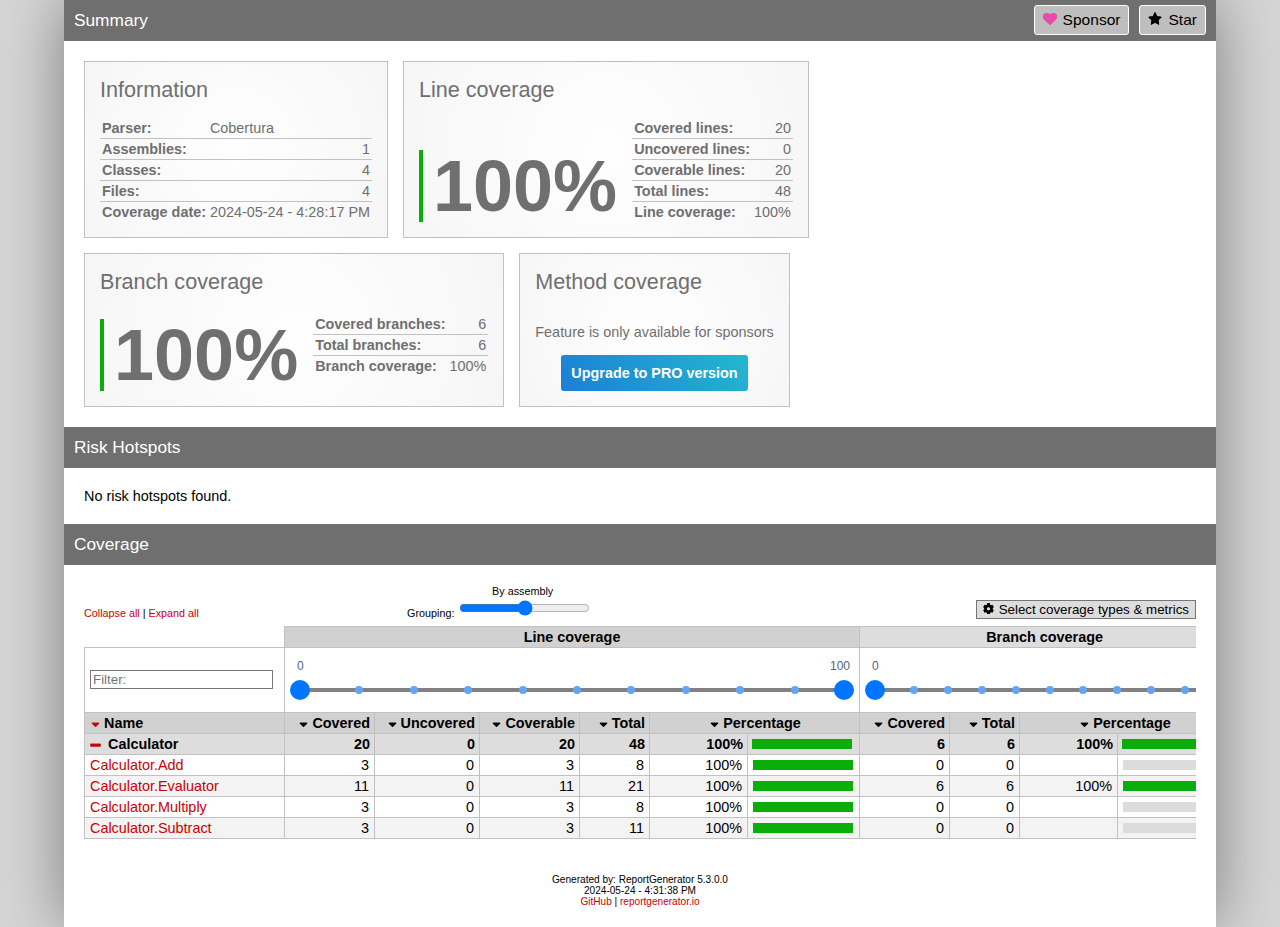
==== reports/index.html @ 85cdfba3 "Unit test exercise" ====
<!DOCTYPE html>
<html>
<head>
<meta charset="utf-8" />
<meta name="viewport" content="width=device-width, initial-scale=1.0" />
<meta http-equiv="X-UA-Compatible" content="IE=EDGE,chrome=1" />
<link href="[data-uri]" rel="icon" type="image/x-icon" />
<title>Summary - Coverage Report</title>
<link rel="stylesheet" type="text/css" href="report.css" />
</head><body><div class="container"><div class="containerleft">
<h1>Summary<a class="button" href="https://github.com/danielpalme/ReportGenerator" title="Star on GitHub"><i class="icon-star"></i>Star</a><a class="button" href="https://github.com/sponsors/danielpalme" title="Become a sponsor"><i class="icon-sponsor"></i>Sponsor</a></h1>
<div class="card-group">
<div class="card">
<div class="card-header">Information</div>
<div class="card-body">
<div class="table">
<table>
<tr>
<th>Parser:</th>
<td class="limit-width " title="Cobertura">Cobertura</td>
</tr>
<tr>
<th>Assemblies:</th>
<td class="limit-width right" title="1">1</td>
</tr>
<tr>
<th>Classes:</th>
<td class="limit-width right" title="4">4</td>
</tr>
<tr>
<th>Files:</th>
<td class="limit-width right" title="4">4</td>
</tr>
<tr>
<th>Coverage date:</th>
<td class="limit-width " title="2024-05-24 - 4:28:17 PM">2024-05-24 - 4:28:17 PM</td>
</tr>
</table>
</div>
</div>
</div>
<div class="card">
<div class="card-header">Line coverage</div>
<div class="card-body">
<div class="large cardpercentagebar cardpercentagebar0">100%</div>
<div class="table">
<table>
<tr>
<th>Covered lines:</th>
<td class="limit-width right" title="20">20</td>
</tr>
<tr>
<th>Uncovered lines:</th>
<td class="limit-width right" title="0">0</td>
</tr>
<tr>
<th>Coverable lines:</th>
<td class="limit-width right" title="20">20</td>
</tr>
<tr>
<th>Total lines:</th>
<td class="limit-width right" title="48">48</td>
</tr>
<tr>
<th>Line coverage:</th>
<td class="limit-width right" title="20 of 20">100%</td>
</tr>
</table>
</div>
</div>
</div>
<div class="card">
<div class="card-header">Branch coverage</div>
<div class="card-body">
<div class="large cardpercentagebar cardpercentagebar0">100%</div>
<div class="table">
<table>
<tr>
<th>Covered branches:</th>
<td class="limit-width right" title="6">6</td>
</tr>
<tr>
<th>Total branches:</th>
<td class="limit-width right" title="6">6</td>
</tr>
<tr>
<th>Branch coverage:</th>
<td class="limit-width right" title="6 of 6">100%</td>
</tr>
</table>
</div>
</div>
</div>
<div class="card">
<div class="card-header">Method coverage</div>
<div class="card-body">
<div class="center">
<p>Feature is only available for sponsors</p>
<a class="pro-button" href="https://reportgenerator.io/pro" target="_blank">Upgrade to PRO version</a>
</div>
</div>
</div>
</div>
<h1>Risk Hotspots</h1>
<risk-hotspots>
</risk-hotspots>
<p>No risk hotspots found.</p>
<h1>Coverage</h1>
<coverage-info>
<div class="table-responsive">
<table class="overview table-fixed stripped">
<colgroup>
<col class="column-min-200" />
<col class="column90" />
<col class="column105" />
<col class="column100" />
<col class="column70" />
<col class="column60" />
<col class="column112" />
<col class="column90" />
<col class="column70" />
<col class="column60" />
<col class="column112" />
</colgroup>
<thead>
<tr class="header"><th></th><th colspan="6" class="center">Line coverage</th><th colspan="4" class="center">Branch coverage</th></tr>
<tr><th>Name</th><th class="right">Covered</th><th class="right">Uncovered</th><th class="right">Coverable</th><th class="right">Total</th><th class="center" colspan="2">Percentage</th><th class="right">Covered</th><th class="right">Total</th><th class="center" colspan="2">Percentage</th></tr></thead>
<tbody>
<tr><th>Calculator</th><th class="right">20</th><th class="right">0</th><th class="right">20</th><th class="right">48</th><th title="20/20" class="right">100%</th><th><table class="coverage"><tr><td class="green covered100">&nbsp;</td></tr></table></th><th class="right">6</th><th class="right">6</th><th class="right" title="6/6">100%</th><th><table class="coverage"><tr><td class="green covered100">&nbsp;</td></tr></table></th></tr>
<tr><td><a href="Calculator_Add.html">Calculator.Add</a></td><td class="right">3</td><td class="right">0</td><td class="right">3</td><td class="right">8</td><td title="3/3" class="right">100%</td><td><table class="coverage"><tr><td class="green covered100">&nbsp;</td></tr></table></td><td class="right">0</td><td class="right">0</td><td class="right" title="-"></td><td><table class="coverage"><tr><td class="gray covered100">&nbsp;</td></tr></table></td></tr>
<tr><td><a href="Calculator_Evaluator.html">Calculator.Evaluator</a></td><td class="right">11</td><td class="right">0</td><td class="right">11</td><td class="right">21</td><td title="11/11" class="right">100%</td><td><table class="coverage"><tr><td class="green covered100">&nbsp;</td></tr></table></td><td class="right">6</td><td class="right">6</td><td class="right" title="6/6">100%</td><td><table class="coverage"><tr><td class="green covered100">&nbsp;</td></tr></table></td></tr>
<tr><td><a href="Calculator_Multiply.html">Calculator.Multiply</a></td><td class="right">3</td><td class="right">0</td><td class="right">3</td><td class="right">8</td><td title="3/3" class="right">100%</td><td><table class="coverage"><tr><td class="green covered100">&nbsp;</td></tr></table></td><td class="right">0</td><td class="right">0</td><td class="right" title="-"></td><td><table class="coverage"><tr><td class="gray covered100">&nbsp;</td></tr></table></td></tr>
<tr><td><a href="Calculator_Subtract.html">Calculator.Subtract</a></td><td class="right">3</td><td class="right">0</td><td class="right">3</td><td class="right">11</td><td title="3/3" class="right">100%</td><td><table class="coverage"><tr><td class="green covered100">&nbsp;</td></tr></table></td><td class="right">0</td><td class="right">0</td><td class="right" title="-"></td><td><table class="coverage"><tr><td class="gray covered100">&nbsp;</td></tr></table></td></tr>
</tbody>
</table>
</div>
</coverage-info>
<div class="footer">Generated by: ReportGenerator 5.3.0.0<br />2024-05-24 - 4:31:38 PM<br /><a href="https://github.com/danielpalme/ReportGenerator">GitHub</a> | <a href="https://reportgenerator.io">reportgenerator.io</a></div></div></div>
<script type="text/javascript">
/* <![CDATA[ */
(function() {
    var url = window.location.href;
    var startOfQueryString = url.indexOf('?');
    var queryString = startOfQueryString > -1 ? url.substr(startOfQueryString) : '';

    if (startOfQueryString > -1) {
        var i = 0, href= null;
        var css = document.getElementsByTagName('link');

        for (i = 0; i < css.length; i++) {
            if (css[i].getAttribute('rel') !== 'stylesheet') {
            continue;
            }

            href = css[i].getAttribute('href');

            if (href) {
            css[i].setAttribute('href', href + queryString);
            }
        }

        var links = document.getElementsByTagName('a');

        for (i = 0; i < links.length; i++) {
            href = links[i].getAttribute('href');

            if (href
                && !href.startsWith('http://')
                && !href.startsWith('https://')
                && !href.startsWith('#')
                && href.indexOf('?') === -1) {
            links[i].setAttribute('href', href + queryString);
            }
        }
    }

    var newScript = document.createElement('script');
    newScript.src = 'main.js' + queryString;
    document.getElementsByTagName('body')[0].appendChild(newScript);
})();
/* ]]> */ 
</script>
</body></html>
---- reports/report.css ----
:root {
    --green: #0aad0a;
    --lightgreen: #dcf4dc;
}

html { font-family: sans-serif; margin: 0; padding: 0; font-size: 0.9em; background-color: #d6d6d6; height: 100%; }
body { margin: 0; padding: 0; height: 100%; color: #000; }
h1 { font-family: 'Century Gothic', sans-serif; font-size: 1.2em; font-weight: normal; color: #fff; background-color: #6f6f6f; padding: 10px; margin: 20px -20px 20px -20px;  }
h1:first-of-type { margin-top: 0; }
h2 { font-size: 1.0em; font-weight: bold; margin: 10px 0 15px 0; padding: 0; }
h3 { font-size: 1.0em; font-weight: bold; margin: 0 0 10px 0; padding: 0; display: inline-block; }
input, select, button { border: 1px solid #767676; border-radius: 0; }
button { background-color: #ddd; cursor: pointer; }
a { color: #c00; text-decoration: none; }
a:hover { color: #000; text-decoration: none; }
h1 a.back { color: #fff; background-color: #949494; display: inline-block; margin: -12px 5px -10px -10px; padding: 10px; border-right: 1px solid #fff; }
h1 a.back:hover { background-color: #ccc; }
h1 a.button { color: #000; background-color: #bebebe; margin: -5px 0 0 10px; padding: 5px 8px 5px 8px; border: 1px solid #fff; font-size: 0.9em; border-radius: 3px; float:right; }
h1 a.button:hover { background-color: #ccc; }
h1 a.button i { position: relative; top: 1px; }

.container { margin: auto; max-width: 1650px; width: 90%; background-color: #fff; display: flex; box-shadow: 0 0 60px #7d7d7d; min-height: 100%; }
.containerleft { padding: 0 20px 20px 20px; flex: 1; min-width: 1%; }
.containerright { width: 340px; min-width: 340px; background-color: #e5e5e5; height: 100%; }
.containerrightfixed { position: fixed; padding: 0 20px 20px 20px; border-left: 1px solid #6f6f6f; width: 300px; overflow-y: auto; height: 100%; top: 0; bottom: 0; }
.containerrightfixed h1 { background-color: #c00; }
.containerrightfixed label, .containerright a { white-space: nowrap; overflow: hidden; display: inline-block; width: 100%; max-width: 300px; text-overflow: ellipsis; }
.containerright a { margin-bottom: 3px; }

@media screen and (max-width:1200px){ 
    .container { box-shadow: none; width: 100%; }
    .containerright { display: none; }
}

.popup-container { position: fixed; left: 0; right: 0; top: 0; bottom: 0; background-color: rgb(0, 0, 0, 0.6); z-index: 100; }
.popup { position: absolute; top: 50%; right: 50%; transform: translate(50%,-50%); background-color: #fff; padding: 25px; border-radius: 15px; min-width: 300px; }
.popup .close { text-align: right; color: #979797; font-size: 25px;position: relative; left: 10px; bottom: 10px; cursor: pointer; }

.footer { font-size: 0.7em; text-align: center; margin-top: 35px; }

.card-group { display: flex; flex-wrap: wrap; margin-top: -15px; margin-left: -15px; }
.card-group + .card-group { margin-top: 0; }
.card-group .card { margin-top: 15px; margin-left: 15px; display: flex; flex-direction: column; background-color: #e4e4e4; background: radial-gradient(circle, #fefefe 0%, #f6f6f6 100%); border: 1px solid #c1c1c1; padding: 15px; color: #6f6f6f; max-width: 100% }
.card-group .card .card-header { font-size: 1.5rem; font-family: 'Century Gothic', sans-serif; margin-bottom: 15px; flex-grow: 1; }
.card-group .card .card-body { display: flex; flex-direction: row; gap: 15px; flex-grow: 1; }
.card-group .card .card-body div.table { display: flex; flex-direction: column; }
.card-group .card .large { font-size: 5rem; line-height: 5rem; font-weight: bold; align-self: flex-end; border-left-width: 4px; padding-left: 10px; }
.card-group .card table { align-self: flex-end; border-collapse: collapse; }
.card-group .card table tr { border-bottom: 1px solid #c1c1c1; }
.card-group .card table tr:hover { background-color: #c1c1c1; }
.card-group .card table tr:last-child { border-bottom: none; }
.card-group .card table th, .card-group .card table td { padding: 2px; }
.card-group td.limit-width { max-width: 200px; text-overflow: ellipsis; overflow: hidden; }
.card-group td.overflow-wrap { overflow-wrap: anywhere; }

.pro-button { color: #fff; background-color: #20A0D2; background-image: linear-gradient(50deg, #1c7ed6 0%, #23b8cf 100%); padding: 10px; border-radius: 3px; font-weight: bold; display: inline-block; }
.pro-button:hover { color: #fff; background-color: #1C8EB7; background-image: linear-gradient(50deg, #1A6FBA 0%, #1EA1B5 100%); }
.pro-button-tiny { border-radius: 10px; padding: 3px 8px; }

th { text-align: left; }
.table-fixed { table-layout: fixed; }
.table-responsive { overflow-x: auto; }
.table-responsive::-webkit-scrollbar { height: 20px; }
.table-responsive::-webkit-scrollbar-thumb { background-color: #6f6f6f; border-radius: 20px; border: 5px solid #fff; }
.overview { border: 1px solid #c1c1c1; border-collapse: collapse; width: 100%; word-wrap: break-word; }
.overview th { border: 1px solid #c1c1c1; border-collapse: collapse; padding: 2px 4px 2px 4px; background-color: #ddd; }
.overview tr.namespace th { background-color: #dcdcdc; }
.overview thead th { background-color: #d1d1d1; }
.overview th a { color: #000; }
.overview tr.namespace a { margin-left: 15px; display: block; }
.overview td { border: 1px solid #c1c1c1; border-collapse: collapse; padding: 2px 5px 2px 5px; }
.overview tr.filterbar td { height: 60px; }
.overview tr.header th { background-color: #d1d1d1; }
.overview tr.header th:nth-child(2n+1) { background-color: #ddd; }
.overview tr.header th:first-child { border-left: 1px solid #fff; border-top: 1px solid #fff; background-color: #fff; }
.overview tbody tr:hover>td { background-color: #b0b0b0; }

div.currenthistory { margin: -2px -5px 0 -5px; padding: 2px 5px 2px 5px; height: 16px; }
.coverage { border-collapse: collapse; font-size: 5px; height: 10px; }
.coverage td { padding: 0; border: none; }
.stripped tr:nth-child(2n+1) { background-color: #F3F3F3; }

.customizebox { font-size: 0.75em; margin-bottom: 7px; display: grid; grid-template-columns: 1fr; grid-template-rows: auto auto auto auto; grid-column-gap: 10px; grid-row-gap: 10px; }
.customizebox>div { align-self: end; }
.customizebox div.col-right input { width: 150px; }

@media screen and (min-width: 1000px) {
  .customizebox { grid-template-columns: repeat(4, 1fr); grid-template-rows: 1fr; }
  .customizebox div.col-center { justify-self: center; }
  .customizebox div.col-right { justify-self: end; }
}
.slider-label { position: relative; left: 85px; }

.percentagebar {
    padding-left: 3px;
}
a.percentagebar {
    padding-left: 6px;
}
.percentagebarundefined {
    border-left: 2px solid #fff;
}
.percentagebar0 {
    border-left: 2px solid #c10909;
}
.percentagebar10 {
    border-left: 2px solid;
    border-image: linear-gradient(to bottom, #c10909 90%, var(--green) 90%, var(--green) 100%) 1;
}
.percentagebar20 {
    border-left: 2px solid;
    border-image: linear-gradient(to bottom, #c10909 80%, var(--green) 80%, var(--green) 100%) 1;
}
.percentagebar30 {
    border-left: 2px solid;
    border-image: linear-gradient(to bottom, #c10909 70%, var(--green) 70%, var(--green) 100%) 1;
}
.percentagebar40 {
    border-left: 2px solid;
    border-image: linear-gradient(to bottom, #c10909 60%, var(--green) 60%, var(--green) 100%) 1;
}
.percentagebar50 {
    border-left: 2px solid;
    border-image: linear-gradient(to bottom, #c10909 50%, var(--green) 50%, var(--green) 100%) 1;
}
.percentagebar60 {
    border-left: 2px solid;
    border-image: linear-gradient(to bottom, #c10909 40%, var(--green) 40%, var(--green) 100%) 1;
}
.percentagebar70 {
    border-left: 2px solid;
    border-image: linear-gradient(to bottom, #c10909 30%, var(--green) 30%, var(--green) 100%) 1;
}
.percentagebar80 {
    border-left: 2px solid;
    border-image: linear-gradient(to bottom, #c10909 20%, var(--green) 20%, var(--green) 100%) 1;
}
.percentagebar90 {
    border-left: 2px solid;
    border-image: linear-gradient(to bottom, #c10909 10%, var(--green) 10%, var(--green) 100%) 1;
}
.percentagebar100 {
    border-left: 2px solid var(--green);
}

.mt-1 { margin-top: 4px; }
.hidden, .ng-hide { display: none; }
.right { text-align: right; }
.center { text-align: center; }
.rightmargin  { padding-right: 8px; }
.leftmargin { padding-left: 5px; }
.green { background-color: var(--green); }
.lightgreen { background-color: var(--lightgreen); }
.red { background-color: #c10909; }
.lightred { background-color: #f7dede; }
.orange { background-color: #FFA500; }
.lightorange { background-color: #FFEFD5; }
.gray { background-color: #dcdcdc; }
.lightgray { color: #888888; }
.lightgraybg { background-color: #dadada; }

code { font-family: Consolas, monospace; font-size: 0.9em; }

.toggleZoom { text-align:right; }

.historychart svg { max-width: 100%; }
.ct-chart { position: relative; }
.ct-chart .ct-line { stroke-width: 2px !important; }
.ct-chart .ct-point { stroke-width: 6px !important; transition: stroke-width .2s; }
.ct-chart .ct-point:hover { stroke-width: 10px !important; }
.ct-chart .ct-series.ct-series-a .ct-line, .ct-chart .ct-series.ct-series-a .ct-point { stroke: #c00 !important;}
.ct-chart .ct-series.ct-series-b .ct-line, .ct-chart .ct-series.ct-series-b .ct-point { stroke: #1c2298 !important;}
.ct-chart .ct-series.ct-series-c .ct-line, .ct-chart .ct-series.ct-series-c .ct-point { stroke: #0aad0a !important;}

.tinylinecoveragechart, .tinybranchcoveragechart, .tinymethodcoveragechart { background-color: #fff; margin-left: -3px; float: left; border: 1px solid #c1c1c1; width: 30px; height: 18px; }
.historiccoverageoffset { margin-top: 7px; }

.tinylinecoveragechart .ct-line, .tinybranchcoveragechart .ct-line, .tinymethodcoveragechart .ct-line { stroke-width: 1px !important; }
.tinybranchcoveragechart .ct-series.ct-series-a .ct-line { stroke: #1c2298 !important; }
.tinymethodcoveragechart .ct-series.ct-series-a .ct-line { stroke: #0aad0a !important; }

.linecoverage { background-color: #c00; width: 10px; height: 8px; border: 1px solid #000; display: inline-block; }
.branchcoverage { background-color: #1c2298; width: 10px; height: 8px; border: 1px solid #000; display: inline-block; }
.codeelementcoverage { background-color: #0aad0a; width: 10px; height: 8px; border: 1px solid #000; display: inline-block; }

.tooltip { position: absolute; display: none; padding: 5px; background: #F4C63D; color: #453D3F; pointer-events: none; z-index: 1; min-width: 250px; }

.column-min-200 { min-width: 200px; }
.column60 { width: 60px; }
.column70 { width: 70px; }
.column90 { width: 90px; }
.column98 { width: 98px; }
.column100 { width: 100px; }
.column105 { width: 105px; }
.column112 { width: 112px; }

.cardpercentagebar { border-left-style: solid; }
.cardpercentagebar0 { border-image: linear-gradient(to bottom, #c10909 0%, #c10909 0%, var(--green) 0%) 1; }
.cardpercentagebar1 { border-image: linear-gradient(to bottom, #c10909 1%, #c10909 1%, var(--green) 1%) 1; }
.cardpercentagebar2 { border-image: linear-gradient(to bottom, #c10909 2%, #c10909 2%, var(--green) 2%) 1; }
.cardpercentagebar3 { border-image: linear-gradient(to bottom, #c10909 3%, #c10909 3%, var(--green) 3%) 1; }
.cardpercentagebar4 { border-image: linear-gradient(to bottom, #c10909 4%, #c10909 4%, var(--green) 4%) 1; }
.cardpercentagebar5 { border-image: linear-gradient(to bottom, #c10909 5%, #c10909 5%, var(--green) 5%) 1; }
.cardpercentagebar6 { border-image: linear-gradient(to bottom, #c10909 6%, #c10909 6%, var(--green) 6%) 1; }
.cardpercentagebar7 { border-image: linear-gradient(to bottom, #c10909 7%, #c10909 7%, var(--green) 7%) 1; }
.cardpercentagebar8 { border-image: linear-gradient(to bottom, #c10909 8%, #c10909 8%, var(--green) 8%) 1; }
.cardpercentagebar9 { border-image: linear-gradient(to bottom, #c10909 9%, #c10909 9%, var(--green) 9%) 1; }
.cardpercentagebar10 { border-image: linear-gradient(to bottom, #c10909 0%, #c10909 10%, var(--green) 10%) 1; }
.cardpercentagebar11 { border-image: linear-gradient(to bottom, #c10909 0%, #c10909 11%, var(--green) 11%) 1; }
.cardpercentagebar12 { border-image: linear-gradient(to bottom, #c10909 0%, #c10909 12%, var(--green) 12%) 1; }
.cardpercentagebar13 { border-image: linear-gradient(to bottom, #c10909 0%, #c10909 13%, var(--green) 13%) 1; }
.cardpercentagebar14 { border-image: linear-gradient(to bottom, #c10909 0%, #c10909 14%, var(--green) 14%) 1; }
.cardpercentagebar15 { border-image: linear-gradient(to bottom, #c10909 0%, #c10909 15%, var(--green) 15%) 1; }
.cardpercentagebar16 { border-image: linear-gradient(to bottom, #c10909 0%, #c10909 16%, var(--green) 16%) 1; }
.cardpercentagebar17 { border-image: linear-gradient(to bottom, #c10909 0%, #c10909 17%, var(--green) 17%) 1; }
.cardpercentagebar18 { border-image: linear-gradient(to bottom, #c10909 0%, #c10909 18%, var(--green) 18%) 1; }
.cardpercentagebar19 { border-image: linear-gradient(to bottom, #c10909 0%, #c10909 19%, var(--green) 19%) 1; }
.cardpercentagebar20 { border-image: linear-gradient(to bottom, #c10909 0%, #c10909 20%, var(--green) 20%) 1; }
.cardpercentagebar21 { border-image: linear-gradient(to bottom, #c10909 0%, #c10909 21%, var(--green) 21%) 1; }
.cardpercentagebar22 { border-image: linear-gradient(to bottom, #c10909 0%, #c10909 22%, var(--green) 22%) 1; }
.cardpercentagebar23 { border-image: linear-gradient(to bottom, #c10909 0%, #c10909 23%, var(--green) 23%) 1; }
.cardpercentagebar24 { border-image: linear-gradient(to bottom, #c10909 0%, #c10909 24%, var(--green) 24%) 1; }
.cardpercentagebar25 { border-image: linear-gradient(to bottom, #c10909 0%, #c10909 25%, var(--green) 25%) 1; }
.cardpercentagebar26 { border-image: linear-gradient(to bottom, #c10909 0%, #c10909 26%, var(--green) 26%) 1; }
.cardpercentagebar27 { border-image: linear-gradient(to bottom, #c10909 0%, #c10909 27%, var(--green) 27%) 1; }
.cardpercentagebar28 { border-image: linear-gradient(to bottom, #c10909 0%, #c10909 28%, var(--green) 28%) 1; }
.cardpercentagebar29 { border-image: linear-gradient(to bottom, #c10909 0%, #c10909 29%, var(--green) 29%) 1; }
.cardpercentagebar30 { border-image: linear-gradient(to bottom, #c10909 0%, #c10909 30%, var(--green) 30%) 1; }
.cardpercentagebar31 { border-image: linear-gradient(to bottom, #c10909 0%, #c10909 31%, var(--green) 31%) 1; }
.cardpercentagebar32 { border-image: linear-gradient(to bottom, #c10909 0%, #c10909 32%, var(--green) 32%) 1; }
.cardpercentagebar33 { border-image: linear-gradient(to bottom, #c10909 0%, #c10909 33%, var(--green) 33%) 1; }
.cardpercentagebar34 { border-image: linear-gradient(to bottom, #c10909 0%, #c10909 34%, var(--green) 34%) 1; }
.cardpercentagebar35 { border-image: linear-gradient(to bottom, #c10909 0%, #c10909 35%, var(--green) 35%) 1; }
.cardpercentagebar36 { border-image: linear-gradient(to bottom, #c10909 0%, #c10909 36%, var(--green) 36%) 1; }
.cardpercentagebar37 { border-image: linear-gradient(to bottom, #c10909 0%, #c10909 37%, var(--green) 37%) 1; }
.cardpercentagebar38 { border-image: linear-gradient(to bottom, #c10909 0%, #c10909 38%, var(--green) 38%) 1; }
.cardpercentagebar39 { border-image: linear-gradient(to bottom, #c10909 0%, #c10909 39%, var(--green) 39%) 1; }
.cardpercentagebar40 { border-image: linear-gradient(to bottom, #c10909 0%, #c10909 40%, var(--green) 40%) 1; }
.cardpercentagebar41 { border-image: linear-gradient(to bottom, #c10909 0%, #c10909 41%, var(--green) 41%) 1; }
.cardpercentagebar42 { border-image: linear-gradient(to bottom, #c10909 0%, #c10909 42%, var(--green) 42%) 1; }
.cardpercentagebar43 { border-image: linear-gradient(to bottom, #c10909 0%, #c10909 43%, var(--green) 43%) 1; }
.cardpercentagebar44 { border-image: linear-gradient(to bottom, #c10909 0%, #c10909 44%, var(--green) 44%) 1; }
.cardpercentagebar45 { border-image: linear-gradient(to bottom, #c10909 0%, #c10909 45%, var(--green) 45%) 1; }
.cardpercentagebar46 { border-image: linear-gradient(to bottom, #c10909 0%, #c10909 46%, var(--green) 46%) 1; }
.cardpercentagebar47 { border-image: linear-gradient(to bottom, #c10909 0%, #c10909 47%, var(--green) 47%) 1; }
.cardpercentagebar48 { border-image: linear-gradient(to bottom, #c10909 0%, #c10909 48%, var(--green) 48%) 1; }
.cardpercentagebar49 { border-image: linear-gradient(to bottom, #c10909 0%, #c10909 49%, var(--green) 49%) 1; }
.cardpercentagebar50 { border-image: linear-gradient(to bottom, #c10909 0%, #c10909 50%, var(--green) 50%) 1; }
.cardpercentagebar51 { border-image: linear-gradient(to bottom, #c10909 0%, #c10909 51%, var(--green) 51%) 1; }
.cardpercentagebar52 { border-image: linear-gradient(to bottom, #c10909 0%, #c10909 52%, var(--green) 52%) 1; }
.cardpercentagebar53 { border-image: linear-gradient(to bottom, #c10909 0%, #c10909 53%, var(--green) 53%) 1; }
.cardpercentagebar54 { border-image: linear-gradient(to bottom, #c10909 0%, #c10909 54%, var(--green) 54%) 1; }
.cardpercentagebar55 { border-image: linear-gradient(to bottom, #c10909 0%, #c10909 55%, var(--green) 55%) 1; }
.cardpercentagebar56 { border-image: linear-gradient(to bottom, #c10909 0%, #c10909 56%, var(--green) 56%) 1; }
.cardpercentagebar57 { border-image: linear-gradient(to bottom, #c10909 0%, #c10909 57%, var(--green) 57%) 1; }
.cardpercentagebar58 { border-image: linear-gradient(to bottom, #c10909 0%, #c10909 58%, var(--green) 58%) 1; }
.cardpercentagebar59 { border-image: linear-gradient(to bottom, #c10909 0%, #c10909 59%, var(--green) 59%) 1; }
.cardpercentagebar60 { border-image: linear-gradient(to bottom, #c10909 0%, #c10909 60%, var(--green) 60%) 1; }
.cardpercentagebar61 { border-image: linear-gradient(to bottom, #c10909 0%, #c10909 61%, var(--green) 61%) 1; }
.cardpercentagebar62 { border-image: linear-gradient(to bottom, #c10909 0%, #c10909 62%, var(--green) 62%) 1; }
.cardpercentagebar63 { border-image: linear-gradient(to bottom, #c10909 0%, #c10909 63%, var(--green) 63%) 1; }
.cardpercentagebar64 { border-image: linear-gradient(to bottom, #c10909 0%, #c10909 64%, var(--green) 64%) 1; }
.cardpercentagebar65 { border-image: linear-gradient(to bottom, #c10909 0%, #c10909 65%, var(--green) 65%) 1; }
.cardpercentagebar66 { border-image: linear-gradient(to bottom, #c10909 0%, #c10909 66%, var(--green) 66%) 1; }
.cardpercentagebar67 { border-image: linear-gradient(to bottom, #c10909 0%, #c10909 67%, var(--green) 67%) 1; }
.cardpercentagebar68 { border-image: linear-gradient(to bottom, #c10909 0%, #c10909 68%, var(--green) 68%) 1; }
.cardpercentagebar69 { border-image: linear-gradient(to bottom, #c10909 0%, #c10909 69%, var(--green) 69%) 1; }
.cardpercentagebar70 { border-image: linear-gradient(to bottom, #c10909 0%, #c10909 70%, var(--green) 70%) 1; }
.cardpercentagebar71 { border-image: linear-gradient(to bottom, #c10909 0%, #c10909 71%, var(--green) 71%) 1; }
.cardpercentagebar72 { border-image: linear-gradient(to bottom, #c10909 0%, #c10909 72%, var(--green) 72%) 1; }
.cardpercentagebar73 { border-image: linear-gradient(to bottom, #c10909 0%, #c10909 73%, var(--green) 73%) 1; }
.cardpercentagebar74 { border-image: linear-gradient(to bottom, #c10909 0%, #c10909 74%, var(--green) 74%) 1; }
.cardpercentagebar75 { border-image: linear-gradient(to bottom, #c10909 0%, #c10909 75%, var(--green) 75%) 1; }
.cardpercentagebar76 { border-image: linear-gradient(to bottom, #c10909 0%, #c10909 76%, var(--green) 76%) 1; }
.cardpercentagebar77 { border-image: linear-gradient(to bottom, #c10909 0%, #c10909 77%, var(--green) 77%) 1; }
.cardpercentagebar78 { border-image: linear-gradient(to bottom, #c10909 0%, #c10909 78%, var(--green) 78%) 1; }
.cardpercentagebar79 { border-image: linear-gradient(to bottom, #c10909 0%, #c10909 79%, var(--green) 79%) 1; }
.cardpercentagebar80 { border-image: linear-gradient(to bottom, #c10909 0%, #c10909 80%, var(--green) 80%) 1; }
.cardpercentagebar81 { border-image: linear-gradient(to bottom, #c10909 0%, #c10909 81%, var(--green) 81%) 1; }
.cardpercentagebar82 { border-image: linear-gradient(to bottom, #c10909 0%, #c10909 82%, var(--green) 82%) 1; }
.cardpercentagebar83 { border-image: linear-gradient(to bottom, #c10909 0%, #c10909 83%, var(--green) 83%) 1; }
.cardpercentagebar84 { border-image: linear-gradient(to bottom, #c10909 0%, #c10909 84%, var(--green) 84%) 1; }
.cardpercentagebar85 { border-image: linear-gradient(to bottom, #c10909 0%, #c10909 85%, var(--green) 85%) 1; }
.cardpercentagebar86 { border-image: linear-gradient(to bottom, #c10909 0%, #c10909 86%, var(--green) 86%) 1; }
.cardpercentagebar87 { border-image: linear-gradient(to bottom, #c10909 0%, #c10909 87%, var(--green) 87%) 1; }
.cardpercentagebar88 { border-image: linear-gradient(to bottom, #c10909 0%, #c10909 88%, var(--green) 88%) 1; }
.cardpercentagebar89 { border-image: linear-gradient(to bottom, #c10909 0%, #c10909 89%, var(--green) 89%) 1; }
.cardpercentagebar90 { border-image: linear-gradient(to bottom, #c10909 0%, #c10909 90%, var(--green) 90%) 1; }
.cardpercentagebar91 { border-image: linear-gradient(to bottom, #c10909 0%, #c10909 91%, var(--green) 91%) 1; }
.cardpercentagebar92 { border-image: linear-gradient(to bottom, #c10909 0%, #c10909 92%, var(--green) 92%) 1; }
.cardpercentagebar93 { border-image: linear-gradient(to bottom, #c10909 0%, #c10909 93%, var(--green) 93%) 1; }
.cardpercentagebar94 { border-image: linear-gradient(to bottom, #c10909 0%, #c10909 94%, var(--green) 94%) 1; }
.cardpercentagebar95 { border-image: linear-gradient(to bottom, #c10909 0%, #c10909 95%, var(--green) 95%) 1; }
.cardpercentagebar96 { border-image: linear-gradient(to bottom, #c10909 0%, #c10909 96%, var(--green) 96%) 1; }
.cardpercentagebar97 { border-image: linear-gradient(to bottom, #c10909 0%, #c10909 97%, var(--green) 97%) 1; }
.cardpercentagebar98 { border-image: linear-gradient(to bottom, #c10909 0%, #c10909 98%, var(--green) 98%) 1; }
.cardpercentagebar99 { border-image: linear-gradient(to bottom, #c10909 0%, #c10909 99%, var(--green) 99%) 1; }
.cardpercentagebar100 { border-image: linear-gradient(to bottom, #c10909 0%, #c10909 100%, var(--green) 100%) 1; }

.covered0 { width: 0px; }
.covered1 { width: 1px; }
.covered2 { width: 2px; }
.covered3 { width: 3px; }
.covered4 { width: 4px; }
.covered5 { width: 5px; }
.covered6 { width: 6px; }
.covered7 { width: 7px; }
.covered8 { width: 8px; }
.covered9 { width: 9px; }
.covered10 { width: 10px; }
.covered11 { width: 11px; }
.covered12 { width: 12px; }
.covered13 { width: 13px; }
.covered14 { width: 14px; }
.covered15 { width: 15px; }
.covered16 { width: 16px; }
.covered17 { width: 17px; }
.covered18 { width: 18px; }
.covered19 { width: 19px; }
.covered20 { width: 20px; }
.covered21 { width: 21px; }
.covered22 { width: 22px; }
.covered23 { width: 23px; }
.covered24 { width: 24px; }
.covered25 { width: 25px; }
.covered26 { width: 26px; }
.covered27 { width: 27px; }
.covered28 { width: 28px; }
.covered29 { width: 29px; }
.covered30 { width: 30px; }
.covered31 { width: 31px; }
.covered32 { width: 32px; }
.covered33 { width: 33px; }
.covered34 { width: 34px; }
.covered35 { width: 35px; }
.covered36 { width: 36px; }
.covered37 { width: 37px; }
.covered38 { width: 38px; }
.covered39 { width: 39px; }
.covered40 { width: 40px; }
.covered41 { width: 41px; }
.covered42 { width: 42px; }
.covered43 { width: 43px; }
.covered44 { width: 44px; }
.covered45 { width: 45px; }
.covered46 { width: 46px; }
.covered47 { width: 47px; }
.covered48 { width: 48px; }
.covered49 { width: 49px; }
.covered50 { width: 50px; }
.covered51 { width: 51px; }
.covered52 { width: 52px; }
.covered53 { width: 53px; }
.covered54 { width: 54px; }
.covered55 { width: 55px; }
.covered56 { width: 56px; }
.covered57 { width: 57px; }
.covered58 { width: 58px; }
.covered59 { width: 59px; }
.covered60 { width: 60px; }
.covered61 { width: 61px; }
.covered62 { width: 62px; }
.covered63 { width: 63px; }
.covered64 { width: 64px; }
.covered65 { width: 65px; }
.covered66 { width: 66px; }
.covered67 { width: 67px; }
.covered68 { width: 68px; }
.covered69 { width: 69px; }
.covered70 { width: 70px; }
.covered71 { width: 71px; }
.covered72 { width: 72px; }
.covered73 { width: 73px; }
.covered74 { width: 74px; }
.covered75 { width: 75px; }
.covered76 { width: 76px; }
.covered77 { width: 77px; }
.covered78 { width: 78px; }
.covered79 { width: 79px; }
.covered80 { width: 80px; }
.covered81 { width: 81px; }
.covered82 { width: 82px; }
.covered83 { width: 83px; }
.covered84 { width: 84px; }
.covered85 { width: 85px; }
.covered86 { width: 86px; }
.covered87 { width: 87px; }
.covered88 { width: 88px; }
.covered89 { width: 89px; }
.covered90 { width: 90px; }
.covered91 { width: 91px; }
.covered92 { width: 92px; }
.covered93 { width: 93px; }
.covered94 { width: 94px; }
.covered95 { width: 95px; }
.covered96 { width: 96px; }
.covered97 { width: 97px; }
.covered98 { width: 98px; }
.covered99 { width: 99px; }
.covered100 { width: 100px; }

 @media print {
    html, body { background-color: #fff; }
    .container { max-width: 100%; width: 100%; padding: 0; }
    .overview colgroup col:first-child { width: 300px; }
}

.icon-up-dir_active {
    background-image: url(icon_up-dir.svg), url([data-uri]);
    background-repeat: no-repeat;
    background-size: contain;
    padding-left: 15px;
    height: 0.9em;
    display: inline-block;
    position: relative;
    top: 3px;
}
.icon-down-dir_active {
    background-image: url(icon_up-dir_active.svg), url([data-uri]);
    background-repeat: no-repeat;
    background-size: contain;
    padding-left: 15px;
    height: 0.9em;
    display: inline-block;
    position: relative;
    top: 3px;
}
.icon-down-dir {
    background-image: url(icon_down-dir_active.svg), url([data-uri]);
    background-repeat: no-repeat;
    background-size: contain;
    padding-left: 15px;
    height: 0.9em;
    display: inline-block;
    position: relative;
    top: 3px;
}
.icon-info-circled {
    background-image: url(icon_info-circled.svg), url([data-uri]);
    background-repeat: no-repeat;
    background-size: contain;
    padding-left: 15px;
    height: 0.9em;
    display: inline-block;
}
.icon-plus {
    background-image: url(icon_plus.svg), url([data-uri]);
    background-repeat: no-repeat;
    background-size: contain;
    padding-left: 15px;
    height: 0.9em;
    display: inline-block;
    position: relative;
    top: 3px;
}
.icon-minus {
    background-image: url(icon_minus.svg), url([data-uri]);
    background-repeat: no-repeat;
    background-size: contain;
    padding-left: 15px;
    height: 0.9em;
    display: inline-block;
    position: relative;
    top: 3px;
}
.icon-wrench {
    background-image: url(icon_wrench.svg), url([data-uri]);
    background-repeat: no-repeat;
    background-size: contain;
    padding-left: 20px;
    height: 0.9em;
    display: inline-block;
}
.icon-cog {
    background-image: url(icon_cog.svg), url([data-uri]);
    background-repeat: no-repeat;
    background-size: contain;
    padding-left: 16px;
    height: 0.8em;
    display: inline-block;
}
.icon-fork {
    background-image: url(icon_fork.svg), url([data-uri]);
    background-repeat: no-repeat;
    background-size: contain;
    padding-left: 20px;
    height: 0.9em;
    display: inline-block;
}
.icon-cube {
    background-image: url(icon_cube.svg), url([data-uri]);
    background-repeat: no-repeat;
    background-size: contain;
    padding-left: 20px;
    height: 0.9em;
    display: inline-block;
}
.icon-search-plus {
    background-image: url(icon_search-plus.svg), url([data-uri]);
    background-repeat: no-repeat;
    background-size: contain;
    padding-left: 20px;
    height: 0.9em;
    display: inline-block;
}
.icon-search-minus {
    background-image: url(icon_search-minus.svg), url([data-uri]);
    background-repeat: no-repeat;
    background-size: contain;
    padding-left: 20px;
    height: 0.9em;
    display: inline-block;
}
.icon-star {
    background-image: url(icon_star.svg), url([data-uri]);
    background-repeat: no-repeat;
    background-size: contain;
    padding-left: 20px;
    height: 0.9em;
    display: inline-block;
}
.icon-sponsor {
    background-image: url(icon_sponsor.svg), url([data-uri]);
    background-repeat: no-repeat;
    background-size: contain;
    padding-left: 20px;
    height: 0.9em;
    display: inline-block;
}

.ngx-slider .ngx-slider-bar {
    background: #a9a9a9 !important;
}

.ngx-slider .ngx-slider-selection {
    background: #818181 !important;
}

.ngx-slider .ngx-slider-bubble {
    padding: 3px 4px !important;
    font-size: 12px !important;
}

.ngx-slider .ngx-slider-pointer {
    width: 20px !important;
    height: 20px !important;
    top: -8px !important;
    background-color: #0075FF !important;
    -webkit-border-radius: 10px !important;
    -moz-border-radius: 10px !important;
    border-radius: 10px !important;
}

    .ngx-slider .ngx-slider-pointer:after {
        content: none !important;
    }

.ngx-slider .ngx-slider-tick.ngx-slider-selected {
    background-color: #62a5f4 !important;
    width: 8px !important;
    height: 8px !important;
    top: 1px !important;
}



@media (prefers-color-scheme: dark) {
    @media screen {
        html {
            background-color: #333;
            color: #fff;
        }

        body {
            color: #fff;
        }

        h1 {
            background-color: #555453;
            color: #fff;
        }

        .container {
            background-color: #333;
            box-shadow: 0 0 60px #0c0c0c;
        }

        .containerrightfixed {
            background-color: #3D3C3C;
            border-left: 1px solid #515050;
        }

            .containerrightfixed h1 {
                background-color: #484747;
            }

        .popup-container {
            background-color: rgb(80, 80, 80, 0.6);
        }

        .popup {
            background-color: #333;
        }

        .card-group .card {
            background-color: #333;
            background: radial-gradient(circle, #444 0%, #333 100%);
            border: 1px solid #545454;
            color: #fff;
        }

            .card-group .card table tr {
                border-bottom: 1px solid #545454;
            }

                .card-group .card table tr:hover {
                    background-color: #2E2D2C;
                }

        .table-responsive::-webkit-scrollbar-thumb {
            background-color: #555453;
            border: 5px solid #333;
        }

        .overview tr:hover > td {
            background-color: #2E2D2C;
        }

        .overview th {
            background-color: #444;
            border: 1px solid #3B3A39;
        }

        .overview tr.namespace th {
            background-color: #444;
        }

        .overview thead th {
            background-color: #444;
        }

        .overview th a {
            color: #fff;
            color: rgba(255, 255, 255, 0.95);
        }

            .overview th a:hover {
                color: #0078d4;
            }

        .overview td {
            border: 1px solid #3B3A39;
        }

        .overview .coverage td {
            border: none;
        }

        .overview tr.header th {
            background-color: #444;
        }

            .overview tr.header th:nth-child(2n+1) {
                background-color: #3a3a3a;
            }

            .overview tr.header th:first-child {
                border-left: 1px solid #333;
                border-top: 1px solid #333;
                background-color: #333;
            }

        .stripped tr:nth-child(2n+1) {
            background-color: #3c3c3c;
        }

        input, select, button {
            background-color: #333;
            color: #fff;
            border: 1px solid #A19F9D;
        }

        a {
            color: #fff;
            color: rgba(255, 255, 255, 0.95);
        }

            a:hover {
                color: #0078d4;
            }

        h1 a.back {
            background-color: #4a4846;
        }

        h1 a.button {
            color: #fff;
            background-color: #565656;
            border-color: #c1c1c1;
        }

            h1 a.button:hover {
                background-color: #8d8d8d;
            }

        .gray {
            background-color: #484747;
        }

        .lightgray {
            color: #ebebeb;
        }

        .lightgraybg {
            background-color: #474747;
        }

        .lightgreen {
            background-color: #406540;
        }

        .lightorange {
            background-color: #ab7f36;
        }

        .lightred {
            background-color: #954848;
        }

        .ct-label {
            color: #fff !important;
            fill: #fff !important;
        }

        .ct-grid {
            stroke: #fff !important;
        }

        .ct-chart .ct-series.ct-series-a .ct-line, .ct-chart .ct-series.ct-series-a .ct-point {
            stroke: #0078D4 !important;
        }

        .ct-chart .ct-series.ct-series-b .ct-line, .ct-chart .ct-series.ct-series-b .ct-point {
            stroke: #6dc428 !important;
        }

        .ct-chart .ct-series.ct-series-c .ct-line, .ct-chart .ct-series.ct-series-c .ct-point {
            stroke: #e58f1d !important;
        }

        .linecoverage {
            background-color: #0078D4;
        }

        .branchcoverage {
            background-color: #6dc428;
        }
        .codeelementcoverage {
            background-color: #e58f1d;
        }

        .tinylinecoveragechart, .tinybranchcoveragechart, .tinymethodcoveragechart {
            background-color: #333;
        }

            .tinybranchcoveragechart .ct-series.ct-series-a .ct-line {
                stroke: #6dc428 !important;
            }

            .tinymethodcoveragechart .ct-series.ct-series-a .ct-line {
                stroke: #e58f1d !important;
            }

        .icon-down-dir {
            background-image: url(icon_down-dir_active_dark.svg), url([data-uri]);
        }

        .icon-info-circled {
            background-image: url(icon_info-circled_dark.svg), url([data-uri]);
        }

        .icon-plus {
            background-image: url(icon_plus_dark.svg), url([data-uri]);
        }

        .icon-minus {
            background-image: url(icon_minus_dark.svg), url([data-uri]);
        }

        .icon-wrench {
            background-image: url(icon_wrench_dark.svg), url([data-uri]);
        }

        .icon-cog {
            background-image: url(icon_cog_dark.svg), url([data-uri]);
        }

        .icon-fork {
            background-image: url(icon_fork_dark.svg), url([data-uri]);
        }

        .icon-cube {
            background-image: url(icon_cube_dark.svg), url([data-uri]);
        }

        .icon-search-plus {
            background-image: url(icon_search-plus_dark.svg), url([data-uri]);
        }

        .icon-search-minus {
            background-image: url(icon_search-minus_dark.svg), url([data-uri]);
        }

        .icon-star {
            background-image: url(icon_star_dark.svg), url([data-uri]);
        }
    }
}

.ct-double-octave:after,.ct-golden-section:after,.ct-major-eleventh:after,.ct-major-second:after,.ct-major-seventh:after,.ct-major-sixth:after,.ct-major-tenth:after,.ct-major-third:after,.ct-major-twelfth:after,.ct-minor-second:after,.ct-minor-seventh:after,.ct-minor-sixth:after,.ct-minor-third:after,.ct-octave:after,.ct-perfect-fifth:after,.ct-perfect-fourth:after,.ct-square:after{content:"";clear:both}.ct-label{fill:rgba(0,0,0,.4);color:rgba(0,0,0,.4);font-size:.75rem;line-height:1}.ct-chart-bar .ct-label,.ct-chart-line .ct-label{display:block;display:-webkit-box;display:-moz-box;display:-ms-flexbox;display:-webkit-flex;display:flex}.ct-chart-donut .ct-label,.ct-chart-pie .ct-label{dominant-baseline:central}.ct-label.ct-horizontal.ct-start{-webkit-box-align:flex-end;-webkit-align-items:flex-end;-ms-flex-align:flex-end;align-items:flex-end;-webkit-box-pack:flex-start;-webkit-justify-content:flex-start;-ms-flex-pack:flex-start;justify-content:flex-start;text-align:left;text-anchor:start}.ct-label.ct-horizontal.ct-end{-webkit-box-align:flex-start;-webkit-align-items:flex-start;-ms-flex-align:flex-start;align-items:flex-start;-webkit-box-pack:flex-start;-webkit-justify-content:flex-start;-ms-flex-pack:flex-start;justify-content:flex-start;text-align:left;text-anchor:start}.ct-label.ct-vertical.ct-start{-webkit-box-align:flex-end;-webkit-align-items:flex-end;-ms-flex-align:flex-end;align-items:flex-end;-webkit-box-pack:flex-end;-webkit-justify-content:flex-end;-ms-flex-pack:flex-end;justify-content:flex-end;text-align:right;text-anchor:end}.ct-label.ct-vertical.ct-end{-webkit-box-align:flex-end;-webkit-align-items:flex-end;-ms-flex-align:flex-end;align-items:flex-end;-webkit-box-pack:flex-start;-webkit-justify-content:flex-start;-ms-flex-pack:flex-start;justify-content:flex-start;text-align:left;text-anchor:start}.ct-chart-bar .ct-label.ct-horizontal.ct-start{-webkit-box-align:flex-end;-webkit-align-items:flex-end;-ms-flex-align:flex-end;align-items:flex-end;-webkit-box-pack:center;-webkit-justify-content:center;-ms-flex-pack:center;justify-content:center;text-align:center;text-anchor:start}.ct-chart-bar .ct-label.ct-horizontal.ct-end{-webkit-box-align:flex-start;-webkit-align-items:flex-start;-ms-flex-align:flex-start;align-items:flex-start;-webkit-box-pack:center;-webkit-justify-content:center;-ms-flex-pack:center;justify-content:center;text-align:center;text-anchor:start}.ct-chart-bar.ct-horizontal-bars .ct-label.ct-horizontal.ct-start{-webkit-box-align:flex-end;-webkit-align-items:flex-end;-ms-flex-align:flex-end;align-items:flex-end;-webkit-box-pack:flex-start;-webkit-justify-content:flex-start;-ms-flex-pack:flex-start;justify-content:flex-start;text-align:left;text-anchor:start}.ct-chart-bar.ct-horizontal-bars .ct-label.ct-horizontal.ct-end{-webkit-box-align:flex-start;-webkit-align-items:flex-start;-ms-flex-align:flex-start;align-items:flex-start;-webkit-box-pack:flex-start;-webkit-justify-content:flex-start;-ms-flex-pack:flex-start;justify-content:flex-start;text-align:left;text-anchor:start}.ct-chart-bar.ct-horizontal-bars .ct-label.ct-vertical.ct-start{-webkit-box-align:center;-webkit-align-items:center;-ms-flex-align:center;align-items:center;-webkit-box-pack:flex-end;-webkit-justify-content:flex-end;-ms-flex-pack:flex-end;justify-content:flex-end;text-align:right;text-anchor:end}.ct-chart-bar.ct-horizontal-bars .ct-label.ct-vertical.ct-end{-webkit-box-align:center;-webkit-align-items:center;-ms-flex-align:center;align-items:center;-webkit-box-pack:flex-start;-webkit-justify-content:flex-start;-ms-flex-pack:flex-start;justify-content:flex-start;text-align:left;text-anchor:end}.ct-grid{stroke:rgba(0,0,0,.2);stroke-width:1px;stroke-dasharray:2px}.ct-grid-background{fill:none}.ct-point{stroke-width:10px;stroke-linecap:round}.ct-line{fill:none;stroke-width:4px}.ct-area{stroke:none;fill-opacity:.1}.ct-bar{fill:none;stroke-width:10px}.ct-slice-donut{fill:none;stroke-width:60px}.ct-series-a .ct-bar,.ct-series-a .ct-line,.ct-series-a .ct-point,.ct-series-a .ct-slice-donut{stroke:#d70206}.ct-series-a .ct-area,.ct-series-a .ct-slice-donut-solid,.ct-series-a .ct-slice-pie{fill:#d70206}.ct-series-b .ct-bar,.ct-series-b .ct-line,.ct-series-b .ct-point,.ct-series-b .ct-slice-donut{stroke:#f05b4f}.ct-series-b .ct-area,.ct-series-b .ct-slice-donut-solid,.ct-series-b .ct-slice-pie{fill:#f05b4f}.ct-series-c .ct-bar,.ct-series-c .ct-line,.ct-series-c .ct-point,.ct-series-c .ct-slice-donut{stroke:#f4c63d}.ct-series-c .ct-area,.ct-series-c .ct-slice-donut-solid,.ct-series-c .ct-slice-pie{fill:#f4c63d}.ct-series-d .ct-bar,.ct-series-d .ct-line,.ct-series-d .ct-point,.ct-series-d .ct-slice-donut{stroke:#d17905}.ct-series-d .ct-area,.ct-series-d .ct-slice-donut-solid,.ct-series-d .ct-slice-pie{fill:#d17905}.ct-series-e .ct-bar,.ct-series-e .ct-line,.ct-series-e .ct-point,.ct-series-e .ct-slice-donut{stroke:#453d3f}.ct-series-e .ct-area,.ct-series-e .ct-slice-donut-solid,.ct-series-e .ct-slice-pie{fill:#453d3f}.ct-series-f .ct-bar,.ct-series-f .ct-line,.ct-series-f .ct-point,.ct-series-f .ct-slice-donut{stroke:#59922b}.ct-series-f .ct-area,.ct-series-f .ct-slice-donut-solid,.ct-series-f .ct-slice-pie{fill:#59922b}.ct-series-g .ct-bar,.ct-series-g .ct-line,.ct-series-g .ct-point,.ct-series-g .ct-slice-donut{stroke:#0544d3}.ct-series-g .ct-area,.ct-series-g .ct-slice-donut-solid,.ct-series-g .ct-slice-pie{fill:#0544d3}.ct-series-h .ct-bar,.ct-series-h .ct-line,.ct-series-h .ct-point,.ct-series-h .ct-slice-donut{stroke:#6b0392}.ct-series-h .ct-area,.ct-series-h .ct-slice-donut-solid,.ct-series-h .ct-slice-pie{fill:#6b0392}.ct-series-i .ct-bar,.ct-series-i .ct-line,.ct-series-i .ct-point,.ct-series-i .ct-slice-donut{stroke:#f05b4f}.ct-series-i .ct-area,.ct-series-i .ct-slice-donut-solid,.ct-series-i .ct-slice-pie{fill:#f05b4f}.ct-series-j .ct-bar,.ct-series-j .ct-line,.ct-series-j .ct-point,.ct-series-j .ct-slice-donut{stroke:#dda458}.ct-series-j .ct-area,.ct-series-j .ct-slice-donut-solid,.ct-series-j .ct-slice-pie{fill:#dda458}.ct-series-k .ct-bar,.ct-series-k .ct-line,.ct-series-k .ct-point,.ct-series-k .ct-slice-donut{stroke:#eacf7d}.ct-series-k .ct-area,.ct-series-k .ct-slice-donut-solid,.ct-series-k .ct-slice-pie{fill:#eacf7d}.ct-series-l .ct-bar,.ct-series-l .ct-line,.ct-series-l .ct-point,.ct-series-l .ct-slice-donut{stroke:#86797d}.ct-series-l .ct-area,.ct-series-l .ct-slice-donut-solid,.ct-series-l .ct-slice-pie{fill:#86797d}.ct-series-m .ct-bar,.ct-series-m .ct-line,.ct-series-m .ct-point,.ct-series-m .ct-slice-donut{stroke:#b2c326}.ct-series-m .ct-area,.ct-series-m .ct-slice-donut-solid,.ct-series-m .ct-slice-pie{fill:#b2c326}.ct-series-n .ct-bar,.ct-series-n .ct-line,.ct-series-n .ct-point,.ct-series-n .ct-slice-donut{stroke:#6188e2}.ct-series-n .ct-area,.ct-series-n .ct-slice-donut-solid,.ct-series-n .ct-slice-pie{fill:#6188e2}.ct-series-o .ct-bar,.ct-series-o .ct-line,.ct-series-o .ct-point,.ct-series-o .ct-slice-donut{stroke:#a748ca}.ct-series-o .ct-area,.ct-series-o .ct-slice-donut-solid,.ct-series-o .ct-slice-pie{fill:#a748ca}.ct-square{display:block;position:relative;width:100%}.ct-square:before{display:block;float:left;content:"";width:0;height:0;padding-bottom:100%}.ct-square:after{display:table}.ct-square>svg{display:block;position:absolute;top:0;left:0}.ct-minor-second{display:block;position:relative;width:100%}.ct-minor-second:before{display:block;float:left;content:"";width:0;height:0;padding-bottom:93.75%}.ct-minor-second:after{display:table}.ct-minor-second>svg{display:block;position:absolute;top:0;left:0}.ct-major-second{display:block;position:relative;width:100%}.ct-major-second:before{display:block;float:left;content:"";width:0;height:0;padding-bottom:88.8888888889%}.ct-major-second:after{display:table}.ct-major-second>svg{display:block;position:absolute;top:0;left:0}.ct-minor-third{display:block;position:relative;width:100%}.ct-minor-third:before{display:block;float:left;content:"";width:0;height:0;padding-bottom:83.3333333333%}.ct-minor-third:after{display:table}.ct-minor-third>svg{display:block;position:absolute;top:0;left:0}.ct-major-third{display:block;position:relative;width:100%}.ct-major-third:before{display:block;float:left;content:"";width:0;height:0;padding-bottom:80%}.ct-major-third:after{display:table}.ct-major-third>svg{display:block;position:absolute;top:0;left:0}.ct-perfect-fourth{display:block;position:relative;width:100%}.ct-perfect-fourth:before{display:block;float:left;content:"";width:0;height:0;padding-bottom:75%}.ct-perfect-fourth:after{display:table}.ct-perfect-fourth>svg{display:block;position:absolute;top:0;left:0}.ct-perfect-fifth{display:block;position:relative;width:100%}.ct-perfect-fifth:before{display:block;float:left;content:"";width:0;height:0;padding-bottom:66.6666666667%}.ct-perfect-fifth:after{display:table}.ct-perfect-fifth>svg{display:block;position:absolute;top:0;left:0}.ct-minor-sixth{display:block;position:relative;width:100%}.ct-minor-sixth:before{display:block;float:left;content:"";width:0;height:0;padding-bottom:62.5%}.ct-minor-sixth:after{display:table}.ct-minor-sixth>svg{display:block;position:absolute;top:0;left:0}.ct-golden-section{display:block;position:relative;width:100%}.ct-golden-section:before{display:block;float:left;content:"";width:0;height:0;padding-bottom:61.804697157%}.ct-golden-section:after{display:table}.ct-golden-section>svg{display:block;position:absolute;top:0;left:0}.ct-major-sixth{display:block;position:relative;width:100%}.ct-major-sixth:before{display:block;float:left;content:"";width:0;height:0;padding-bottom:60%}.ct-major-sixth:after{display:table}.ct-major-sixth>svg{display:block;position:absolute;top:0;left:0}.ct-minor-seventh{display:block;position:relative;width:100%}.ct-minor-seventh:before{display:block;float:left;content:"";width:0;height:0;padding-bottom:56.25%}.ct-minor-seventh:after{display:table}.ct-minor-seventh>svg{display:block;position:absolute;top:0;left:0}.ct-major-seventh{display:block;position:relative;width:100%}.ct-major-seventh:before{display:block;float:left;content:"";width:0;height:0;padding-bottom:53.3333333333%}.ct-major-seventh:after{display:table}.ct-major-seventh>svg{display:block;position:absolute;top:0;left:0}.ct-octave{display:block;position:relative;width:100%}.ct-octave:before{display:block;float:left;content:"";width:0;height:0;padding-bottom:50%}.ct-octave:after{display:table}.ct-octave>svg{display:block;position:absolute;top:0;left:0}.ct-major-tenth{display:block;position:relative;width:100%}.ct-major-tenth:before{display:block;float:left;content:"";width:0;height:0;padding-bottom:40%}.ct-major-tenth:after{display:table}.ct-major-tenth>svg{display:block;position:absolute;top:0;left:0}.ct-major-eleventh{display:block;position:relative;width:100%}.ct-major-eleventh:before{display:block;float:left;content:"";width:0;height:0;padding-bottom:37.5%}.ct-major-eleventh:after{display:table}.ct-major-eleventh>svg{display:block;position:absolute;top:0;left:0}.ct-major-twelfth{display:block;position:relative;width:100%}.ct-major-twelfth:before{display:block;float:left;content:"";width:0;height:0;padding-bottom:33.3333333333%}.ct-major-twelfth:after{display:table}.ct-major-twelfth>svg{display:block;position:absolute;top:0;left:0}.ct-double-octave{display:block;position:relative;width:100%}.ct-double-octave:before{display:block;float:left;content:"";width:0;height:0;padding-bottom:25%}.ct-double-octave:after{display:table}.ct-double-octave>svg{display:block;position:absolute;top:0;left:0}
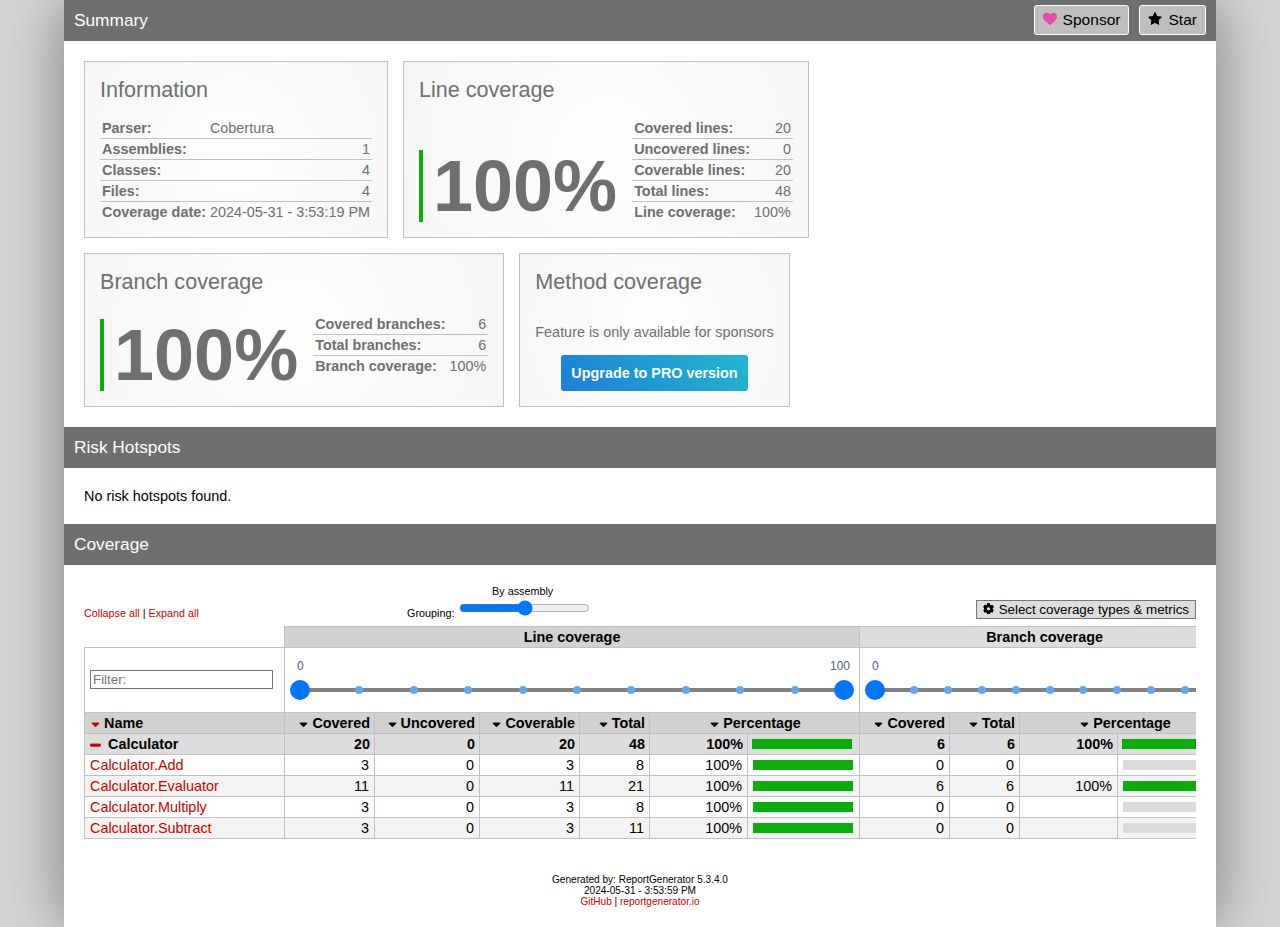
==== commit 89c36f26: "Changes for lab4" ====
--- a/reports/index.html
+++ b/reports/index.html
@@ -33,7 +33,7 @@
 </tr>
 <tr>
 <th>Coverage date:</th>
-<td class="limit-width " title="2024-05-24 - 4:28:17 PM">2024-05-24 - 4:28:17 PM</td>
+<td class="limit-width " title="2024-05-31 - 3:53:19 PM">2024-05-31 - 3:53:19 PM</td>
 </tr>
 </table>
 </div>
@@ -135,7 +135,7 @@
 </table>
 </div>
 </coverage-info>
-<div class="footer">Generated by: ReportGenerator 5.3.0.0<br />2024-05-24 - 4:31:38 PM<br /><a href="https://github.com/danielpalme/ReportGenerator">GitHub</a> | <a href="https://reportgenerator.io">reportgenerator.io</a></div></div></div>
+<div class="footer">Generated by: ReportGenerator 5.3.4.0<br />2024-05-31 - 3:53:59 PM<br /><a href="https://github.com/danielpalme/ReportGenerator">GitHub</a> | <a href="https://reportgenerator.io">reportgenerator.io</a></div></div></div>
 <script type="text/javascript">
 /* <![CDATA[ */
 (function() {
